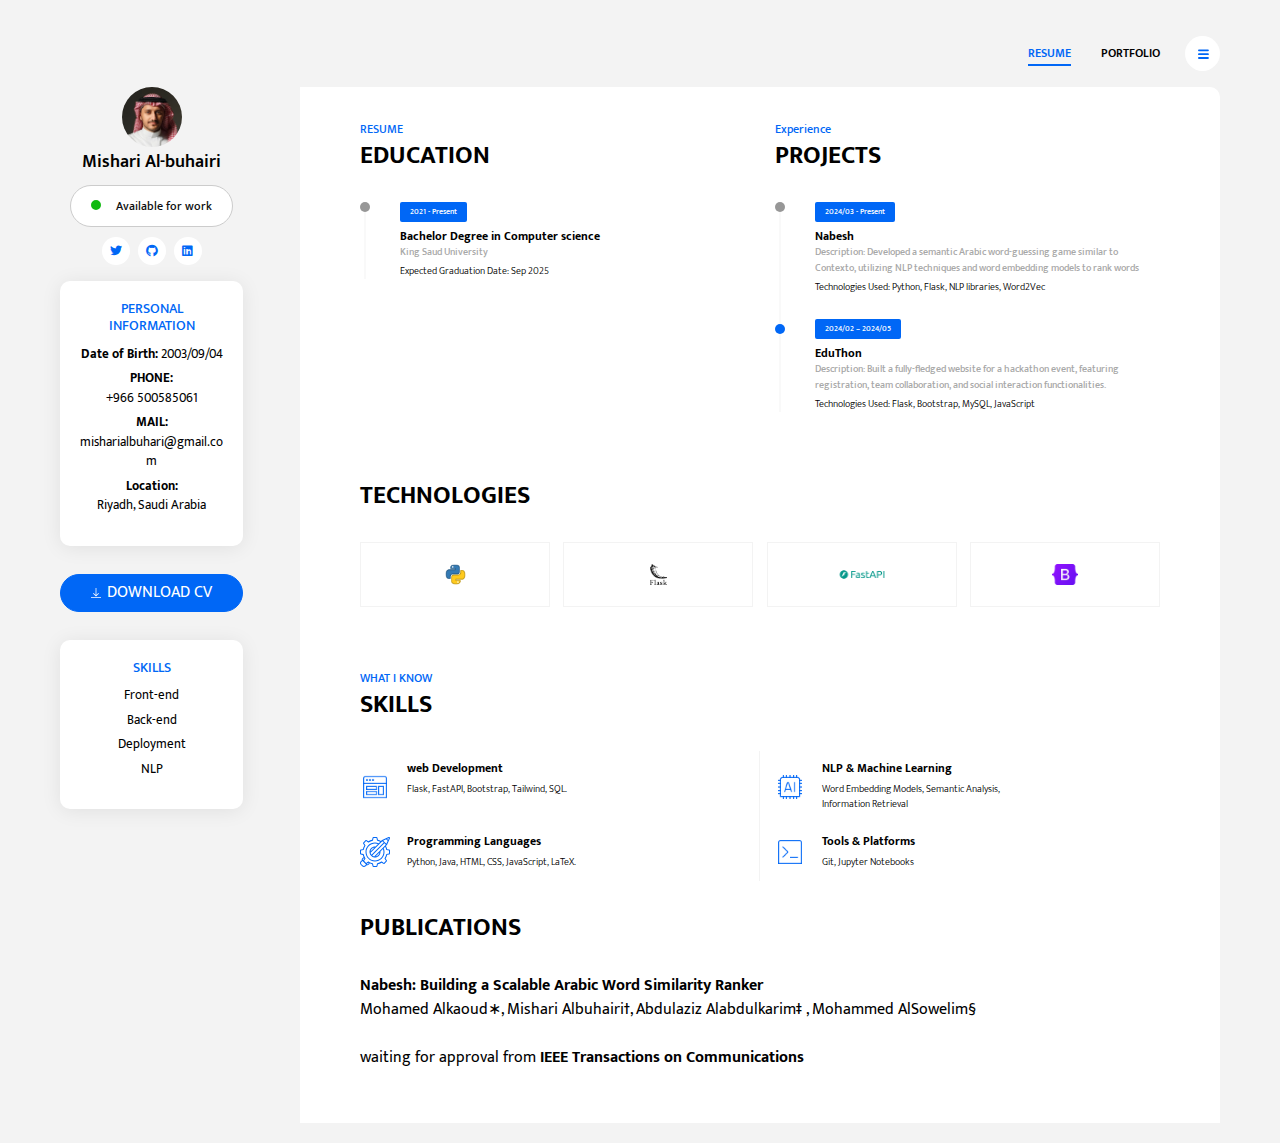
==== index.html @ 24cb90aa "Update index.html" ====
<!DOCTYPE html>
<html lang="en">

<head>
    <meta charset="UTF-8">
    <meta name="viewport" content="width=device-width, initial-scale=1.0">
    <meta http-equiv="X-UA-Compatible" content="ie=edge">
    <title>mishari's Resume</title>
    <link rel="icon" href="assets/images/cv.png" type="icon">
    <link href="https://fonts.googleapis.com/css?family=Mukta:300,400,500,600,700&display=swap" rel="stylesheet">
    <link rel="stylesheet" href="assets/vendors/@fortawesome/fontawesome-free/css/all.min.css">
    <link rel="stylesheet" href="assets/css/live-resume.css">
</head>

<body>
    <header>
        <div class="  ml-auto mr-3 ml-md-0 mr-md-auto">
        </div>
        <nav class="collapsible-nav" id="collapsible-nav">


            <a href="/" class="nav-link active">RESUME</a>
            <!-- <a href="resume.html" class="nav-link "></a> -->
            <a href="portfolio" class="nav-link ">PORTFOLIO</a>
     
        </nav>
        <button class="btn btn-menu-toggle btn-white rounded-circle" data-toggle="collapsible-nav"
            data-target="collapsible-nav"><img src="assets/images/hamburger.svg" alt="hamburger"></button>

    </header>
    <div class="content-wrapper">
        <aside>
            <div class="profile-img-wrapper">
                <img src="assets/images/profile_pic_mini.jpg" alt="profile">
            </div>
            <h1 class="profile-name">Mishari Al-buhairi</h1>
            <div>




                <div class="text-center" style="text-align: center;">
                    <span class="badge badge-white badge-pill profile-designation" style="display: inline-flex; align-items: center; padding: 10px 20px; border-radius: 50px; background-color: #fff; border: 1px solid #ccc;">
                        <!-- Pulsing Dot -->
                        <div id="holder" style="margin-right: 10px; position: relative; width: 15px; height: 12px;">
                            <div style="width: 10px; height: 10px; border: 5px solid #11ba11; border-radius: 30px; background-color: #00FF00; z-index: 10; position: absolute; left: 0px; top: 0px;"></div>
                            <div style="border: 10px solid #00FF00; background: transparent; border-radius: 60px; height: 50px; width: 50px; animation: pulse 3s ease-out infinite; position: absolute; top: -20px; left: -20px; z-index: 1; opacity: 0;"></div>
                        </div>
                        <!-- Text -->
                        <span>Available for work</span>
                    </span>
                </div>
                
                <!-- Pulsing Animation -->
                <style>
                @keyframes pulse {
                  0% {
                    transform: scale(0);
                    opacity: 0.0;
                  }
                  25% {
                    transform: scale(0);
                    opacity: 0.1;
                  }
                  50% {
                    transform: scale(0.1);
                    opacity: 0.3;
                  }
                  75% {
                    transform: scale(0.5);
                    opacity: 0.5;
                  }
                  100% {
                    transform: scale(1);
                    opacity: 0.0;
                  }
                }
                </style>
                
                
                
                
                
            
                


            
                
                




            </div>

            <nav class="social-links">
                <a href="https://x.com/misharibuhairi" class="social-link"><i class="fab fa-twitter"></i></a>
                <a href="https://github.com/misharii" class="social-link"><i class="fab fa-github"></i></a>
                <a href="https://www.linkedin.com/in/mishari-albuhari" class="social-link"><i class="fab fa-linkedin"></i></a>
            </nav>
            <div class="widget">
                <div class="widget card">
                    <div class="card-body">
                        <div class="widget-content">
                            <h5 class="widget-title card-title">Personal Information</h5>
                            <p><strong>Date of Birth:</strong> 2003/09/04</p>
                            <p><strong>PHONE:</strong><br>
                                 +966 500585061</p>
                            <p><strong>MAIL:</strong><br> misharialbuhari@gmail.com</p>
                            <p><strong>Location:</strong><br> Riyadh, Saudi Arabia</p>
                        </div>
                    </div>
                </div>
                
            
            
            <div>
                <a href="assets/resume/Mishari-resume.pdf" download="Mishari-resume.pdf">
                    <button class="btn btn-download-cv btn-primary rounded-pill">
                        <img src="assets/images/download.svg" alt="download" class="btn-img">DOWNLOAD CV</button>
                </a>
            </div>
            

            </div>
            <div class="widget card">
                <div class="card-body">
                    <div class="widget-content">
                        <h5 class="widget-title card-title">Skills</h5>
                        <p>Front-end</p>
                        <p>Back-end</p>
                        <p>Deployment</p>
                        <p>NLP</p>
                        <p></p>

                    </div>
                </div>
            </div>
        </aside>
        <main >
            <section class="resume-section ">
                <div class="row">
                    <div class="col-lg-6">
                        <h6 class="section-subtitle">RESUME</h6>
                        <h2 class="section-title">EDUCATION</h2>
                        <ul class="time-line">
                            <li class="time-line-item">
                                <span class="badge badge-primary">2021 - Present</span>
                                <h6 class="time-line-item-title">Bachelor Degree in Computer science</h6>
                                <p class="time-line-item-subtitle">King Saud University</p>
                                <p class="time-line-item-content"> Expected Graduation Date: Sep 2025</p>
                            </li>
                        
                        </ul>
                    </div>
                    <div class="col-lg-6">
                        <h6 class="section-subtitle">Experience</h6>
                        <h2 class="section-title">Projects</h2>
                        <ul class="time-line">
                            <li class="time-line-item">
                                <span class="badge badge-primary">2024/03 - Present</span>
                                <h6 class="time-line-item-title">Nabesh</h6>
                                <p class="time-line-item-subtitle">Description: Developed a semantic Arabic word-guessing game similar to Contexto, 
                                    utilizing NLP techniques and word embedding models to rank words</p>
                                <p class="time-line-item-content">Technologies Used: Python, Flask, NLP libraries, Word2Vec
                                </p>
                            </li>
                            <li class="time-line-item">
                                <span class="badge badge-primary"> 2024/02 – 2024/05  </span>
                                <h6 class="time-line-item-title"> EduThon</h6>
                                <p class="time-line-item-subtitle"> Description: Built a fully-fledged website for a hackathon event, featuring 
                                    registration, team collaboration, and social interaction functionalities.  </p>
                                <p class="time-line-item-content">
                                   
                                    
                                    Technologies Used: Flask, Bootstrap, MySQL, JavaScript
                                </p>
                            </li>
                         
                        </ul>
                    </div>
                </div>
            </section>
            <section class="clients-section">
                <!-- <h6 class="section-subtitle">Technologies</h6> -->
                <h2 class="section-title">Technologies</h2>
                <div class="client-logos-wrapper">

                    <div class="client-logo">
                        <img src="assets/images/python_icon.png" alt="logo" style="width: auto; height: auto;">
                    </div>

                    <div class="client-logo">
                        <img src="assets/images/flask_icon.png" alt="logo" style="width: auto; height: auto;">
                    </div>

                    <div class="client-logo">
                        <img src="assets/images/fastapi_icon.png" alt="logo" style="width: auto; height: auto;">
                    </div>

                    <div class="client-logo">
                        <img src="assets/images/Bootstrap_icon.png" alt="logo" style="width: auto; height: auto;">
                    </div>

             
                </div>
            </section>
            <section class="services-section">
                <h6 class="section-subtitle">WHAT I KNOW</h6>
                <h2 class="section-title">Skills</h2>
                <div class="row">
                    <div class="media service-card col-lg-6">
                        <div class="service-icon">
                            <img src="assets/images/web-design.png" width="24px" alt="target">
                        </div>
                        <div class="media-body">
                            <h5 class="service-title">web Development</h5>
                            <p class="service-description"> Flask, FastAPI, Bootstrap, Tailwind, SQL.
                            </p>
                        </div>
                    </div>
                    <div class="media service-card col-lg-6">
                        <div class="service-icon">
                            <img src="assets/images/microchip-ai.png" width="24px" alt="bulb"> 
                        </div>
                        <div class="media-body">
                            <h5 class="service-title"> NLP & Machine Learning  </h5>
                            <p class="service-description"> Word Embedding Models, Semantic Analysis, 
                                Information Retrieval
                            </p>
                        </div>
                    </div>
                    <div class="media service-card col-lg-6">
                        <div class="service-icon">
                            <img src="assets/images/002-development.svg" alt="development">
                        </div>
                        <div class="media-body">
                            <h5 class="service-title"> Programming Languages </h5>
                            <p class="service-description"> Python, Java, HTML, CSS, JavaScript, LaTeX.

                            </p>
                        </div>
                    </div>
                    <div class="media service-card col-lg-6">
                        <div class="service-icon">
                            <img src="assets/images/square-terminal.png" width="24px">
                        </div>
                        <div class="media-body">
                            <h5 class="service-title"> Tools & Platforms                            </h5>
                            <p class="service-description"> Git, Jupyter Notebooks

                            </p>
                        </div>
                    </div>
                </div>
            </section>
            <section class="achievements-section">
                <!-- <h6 class="section-subtitle">WHAT I DO</h6> -->
                <h2 class="section-title">Publications</h2>
                <div >
                    <!-- <div class="media achievement-card">
                        <img src="assets/images/puzzle.svg" alt="puzzle" class="achievement-card-icon">
                        <div class="media-body">
                            <h4 class="achievement-card-title">550+</h4>
                            <p class="achievement-card-description">COMPLETED PROJECTS</p>
                        </div>
                    </div>
                    <div class="media achievement-card">
                        <img src="assets/images/team.svg" alt="puzzle" class="achievement-card-icon">
                        <div class="media-body">
                            <h4 class="achievement-card-title">23K</h4>
                            <p class="achievement-card-description">HAPPY CLIENTS</p>
                        </div>
                    </div>
                    <div class="media achievement-card">
                        <img src="assets/images/trophy.svg" alt="puzzle" class="achievement-card-icon">
                        <div class="media-body">
                            <h4 class="achievement-card-title">55</h4>
                            <p class="achievement-card-description">AWARDS RECIEVED</p>
                        </div>
                    </div> -->
                   <strong > 
                    Nabesh: Building a Scalable Arabic Word Similarity Ranker<br></strong>
                    Mohamed Alkaoud∗, Mishari Albuhairi†, Abdulaziz Alabdulkarim‡ , Mohammed AlSowelim§
                     <br>

                 <!-- <h6>Second author in the paper</h6> -->
                 <br>
                    waiting for approval from <strong>IEEE Transactions on Communications</strong>
                </div>
            </section>
       
        <!-- </div> -->
    </div>
        
        </main>
    </div>
    <script src="assets/vendors/jquery/dist/jquery.min.js"></script>
    <script src="assets/vendors/@popperjs/core/dist/umd/popper-base.min.js"></script>
    <script src="assets/vendors/bootstrap/dist/js/bootstrap.min.js"></script>
    <script src="assets/js/live-resume.js"></script>
</body>

</html>
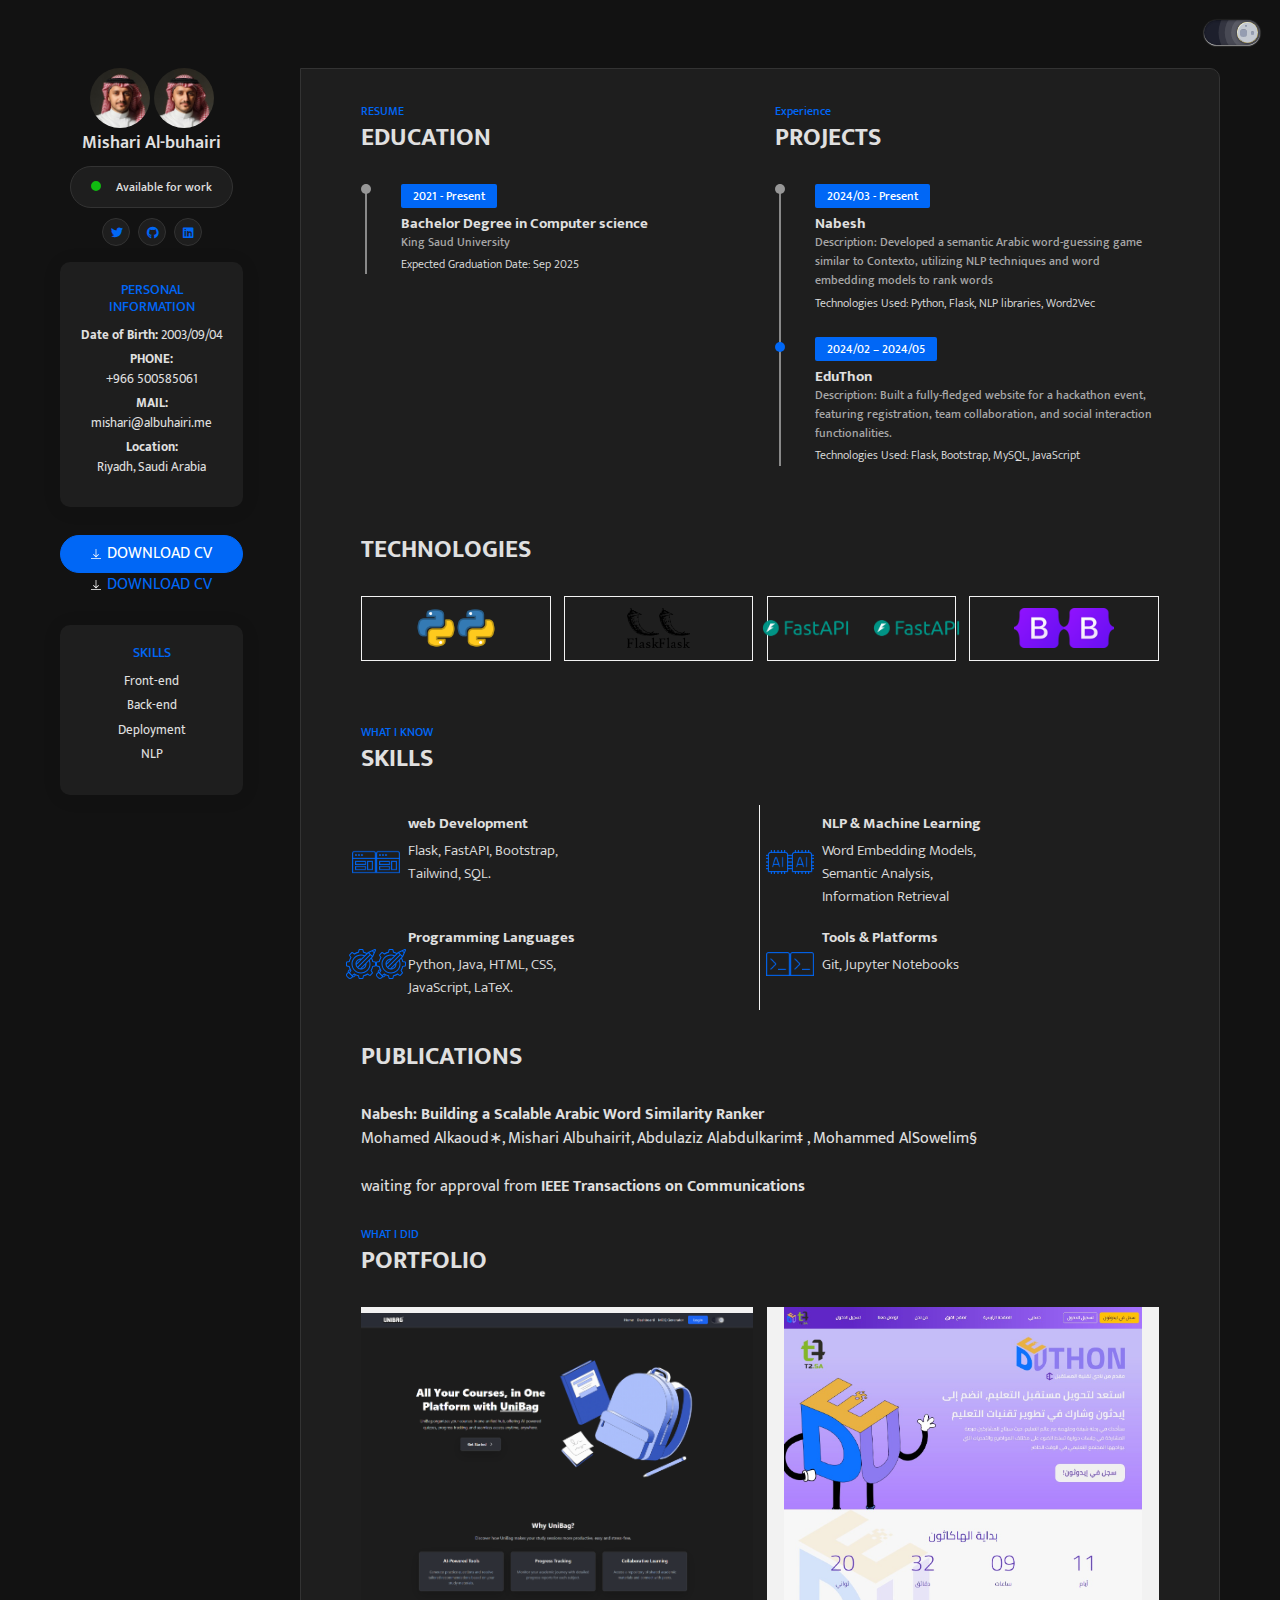
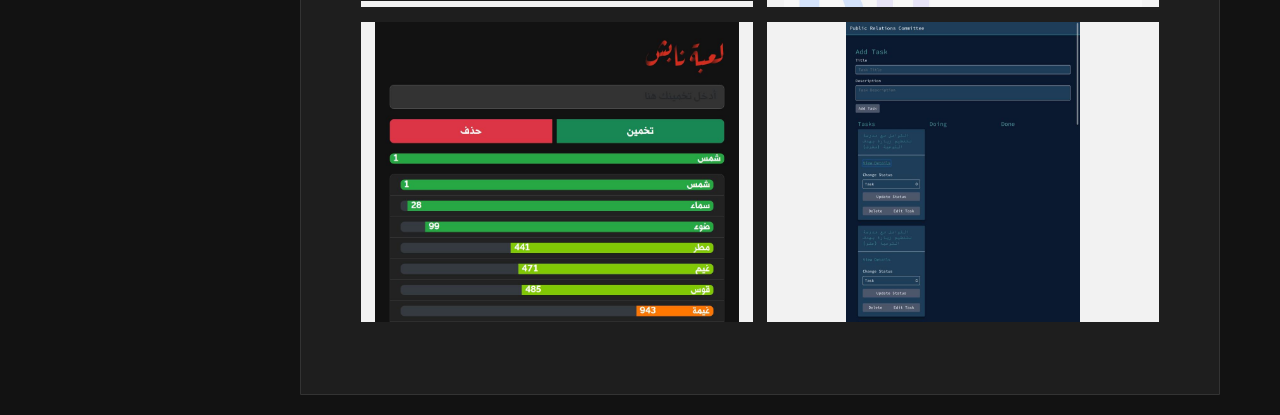
==== commit 4ca53bfa: "ljlkj" ====
--- a/index.html
+++ b/index.html
@@ -10,27 +10,87 @@
     <link href="https://fonts.googleapis.com/css?family=Mukta:300,400,500,600,700&display=swap" rel="stylesheet">
     <link rel="stylesheet" href="assets/vendors/@fortawesome/fontawesome-free/css/all.min.css">
     <link rel="stylesheet" href="assets/css/live-resume.css">
+    <link rel="stylesheet" href="assets/vendors/@fortawesome/fontawesome-free/css/all.min.css">
+    <link rel="stylesheet" href="assets/css/live-resume.css">
 </head>
 
+
+    
+
 <body>
-    <header>
+  
+            <label class="theme-switch">
+                <input type="checkbox" class="theme-switch__checkbox" style="position: absolute; right: 0; top: 10px;">
+                <div class="theme-switch__container">
+                <div class="theme-switch__clouds"></div>
+                <div class="theme-switch__stars-container">
+                  <svg xmlns="http://www.w3.org/2000/svg" viewBox="0 0 144 55" fill="none">
+                    <path fill-rule="evenodd" clip-rule="evenodd" d="..." fill="currentColor"></path>
+                  </svg>
+                </div>
+                <div class="theme-switch__circle-container">
+                  <div class="theme-switch__sun-moon-container">
+                    <div class="theme-switch__moon">
+                      <div class="theme-switch__spot"></div>
+                      <div class="theme-switch__spot"></div>
+                      <div class="theme-switch__spot"></div>
+                    </div>
+                  </div>
+                </div>
+              </div>
+            </label>
+     
+    
+            <br>
+            <br>
+
+   
+      
+   
+    <script>
+  
+      // Select the theme switch checkbox
+const themeSwitch = document.querySelector('.theme-switch__checkbox');
+
+// Set the default theme to dark if no saved theme exists
+const savedTheme = localStorage.getItem('theme') || 'dark';
+document.documentElement.setAttribute('data-theme', savedTheme);
+
+// Sync the toggle button's state with the theme
+// Flip the condition: checkbox is checked for "dark", unchecked for "light"
+themeSwitch.checked = savedTheme === 'dark';
+
+// Listen for changes to the toggle switch
+themeSwitch.addEventListener('change', () => {
+  const theme = themeSwitch.checked ? 'dark' : 'light'; // Match checkbox state
+  document.documentElement.setAttribute('data-theme', theme);
+  localStorage.setItem('theme', theme); // Save the user's preference
+});
+
+        
+          </script>
+    <!-- <header>
+
+
         <div class="  ml-auto mr-3 ml-md-0 mr-md-auto">
         </div>
         <nav class="collapsible-nav" id="collapsible-nav">
 
 
             <a href="/" class="nav-link active">RESUME</a>
-            <!-- <a href="resume.html" class="nav-link "></a> -->
-            <a href="portfolio" class="nav-link ">PORTFOLIO</a>
+            <a href="/portfolio/index.html" class="nav-link ">PORTFOLIO</a>
      
         </nav>
         <button class="btn btn-menu-toggle btn-white rounded-circle" data-toggle="collapsible-nav"
             data-target="collapsible-nav"><img src="assets/images/hamburger.svg" alt="hamburger"></button>
-
-    </header>
+            data-target="collapsible-nav"><img src="assets/images/hamburger.svg" alt="hamburger"></button>
+
+    </header> -->
     <div class="content-wrapper">
+        
         <aside>
             <div class="profile-img-wrapper">
+                <img src="assets/images/profile_pic_mini.jpg" alt="profile">
                 <img src="assets/images/profile_pic_mini.jpg" alt="profile">
             </div>
             <h1 class="profile-name">Mishari Al-buhairi</h1>
@@ -40,7 +100,7 @@
 
 
                 <div class="text-center" style="text-align: center;">
-                    <span class="badge badge-white badge-pill profile-designation" style="display: inline-flex; align-items: center; padding: 10px 20px; border-radius: 50px; background-color: #fff; border: 1px solid #ccc;">
+                    <span class="badge badge-white badge-pill profile-designation" style="display: inline-flex; align-items: center; padding: 10px 20px; border-radius: 50px; ">
                         <!-- Pulsing Dot -->
                         <div id="holder" style="margin-right: 10px; position: relative; width: 15px; height: 12px;">
                             <div style="width: 10px; height: 10px; border: 5px solid #11ba11; border-radius: 30px; background-color: #00FF00; z-index: 10; position: absolute; left: 0px; top: 0px;"></div>
@@ -107,7 +167,7 @@
                             <p><strong>Date of Birth:</strong> 2003/09/04</p>
                             <p><strong>PHONE:</strong><br>
                                  +966 500585061</p>
-                            <p><strong>MAIL:</strong><br> misharialbuhari@gmail.com</p>
+                            <p><strong>MAIL:</strong><br> mishari@albuhairi.me</p>
                             <p><strong>Location:</strong><br> Riyadh, Saudi Arabia</p>
                         </div>
                     </div>
@@ -117,7 +177,9 @@
             
             <div>
                 <a href="assets/resume/Mishari-resume.pdf" download="Mishari-resume.pdf">
+                <a href="assets/resume/Mishari-resume.pdf" download="Mishari-resume.pdf">
                     <button class="btn btn-download-cv btn-primary rounded-pill">
+                        <img src="assets/images/download.svg" alt="download" class="btn-img">DOWNLOAD CV</button>
                         <img src="assets/images/download.svg" alt="download" class="btn-img">DOWNLOAD CV</button>
                 </a>
             </div>
@@ -189,17 +251,21 @@
 
                     <div class="client-logo">
                         <img src="assets/images/python_icon.png" alt="logo" style="width: auto; height: auto;">
+                        <img src="assets/images/python_icon.png" alt="logo" style="width: auto; height: auto;">
                     </div>
 
                     <div class="client-logo">
                         <img src="assets/images/flask_icon.png" alt="logo" style="width: auto; height: auto;">
+                        <img src="assets/images/flask_icon.png" alt="logo" style="width: auto; height: auto;">
                     </div>
 
                     <div class="client-logo">
                         <img src="assets/images/fastapi_icon.png" alt="logo" style="width: auto; height: auto;">
+                        <img src="assets/images/fastapi_icon.png" alt="logo" style="width: auto; height: auto;">
                     </div>
 
                     <div class="client-logo">
+                        <img src="assets/images/Bootstrap_icon.png" alt="logo" style="width: auto; height: auto;">
                         <img src="assets/images/Bootstrap_icon.png" alt="logo" style="width: auto; height: auto;">
                     </div>
 
@@ -213,6 +279,7 @@
                     <div class="media service-card col-lg-6">
                         <div class="service-icon">
                             <img src="assets/images/web-design.png" width="24px" alt="target">
+                            <img src="assets/images/web-design.png" width="24px" alt="target">
                         </div>
                         <div class="media-body">
                             <h5 class="service-title">web Development</h5>
@@ -222,6 +289,7 @@
                     </div>
                     <div class="media service-card col-lg-6">
                         <div class="service-icon">
+                            <img src="assets/images/microchip-ai.png" width="24px" alt="bulb"> 
                             <img src="assets/images/microchip-ai.png" width="24px" alt="bulb"> 
                         </div>
                         <div class="media-body">
@@ -234,6 +302,7 @@
                     <div class="media service-card col-lg-6">
                         <div class="service-icon">
                             <img src="assets/images/002-development.svg" alt="development">
+                            <img src="assets/images/002-development.svg" alt="development">
                         </div>
                         <div class="media-body">
                             <h5 class="service-title"> Programming Languages </h5>
@@ -244,6 +313,7 @@
                     </div>
                     <div class="media service-card col-lg-6">
                         <div class="service-icon">
+                            <img src="assets/images/square-terminal.png" width="24px">
                             <img src="assets/images/square-terminal.png" width="24px">
                         </div>
                         <div class="media-body">
@@ -292,6 +362,50 @@
             </section>
        
         <!-- </div> -->
+        <section class="portfolio-section">
+
+        <h6 class="section-subtitle">WHAT I DID</h6> 
+        <h2 class="section-title">Portfolio</h2>
+        <div class="portfolio-wrapper">
+                    
+            <a class="portfolio-item hover-box" href="https://unibag.ngrok.io">
+                <img src="assets/images/unibag.png" alt="project" class="portfolio-item-img">
+                <figcaption class="portfolio-item-details  overlay">
+                    <h5 class="portfolio-item-title">UNIBAG</h5>
+                    <p class="portfolio-item-description">AI-powered platform that streamlines your study process by organizing your materials, generating practice questions, and tracking your progress, And much more.</p>
+                </figcaption>
+            </a>
+            
+            <a class="portfolio-item hover-box" href="https://eduthon.sa">
+                <img src="assets/images/eduthon_index.jpg" alt="project" class="portfolio-item-img">
+                <figcaption class="portfolio-item-details overlay">
+                    <h5 class="portfolio-item-title">EduThon Website</h5>
+                    <p class="portfolio-item-description">Eduthon website where people can register and join and create teams for the contest and communicate together.</p>
+                </figcaption>
+            </a>
+
+            <a class="portfolio-item hover-box" href="nabesh.xyz">
+                <img src="assets/images/nabesh_ui.jpg" alt="project" class="portfolio-item-img">
+                <figcaption class="portfolio-item-details overlay">
+                    <h5 class="portfolio-item-title">Nabesh game</h5>
+                    <p class="portfolio-item-description">Arabic word Similarity game AI-powered ranking system similar to Contexto by NYtimes</p>
+                </figcaption>
+            </a>
+
+            <a class="portfolio-item hover-box">
+                <img src="assets/images/task_app.jpg" alt="project" class="portfolio-item-img">
+                <figcaption class="portfolio-item-details overlay">
+                    <h5 class="portfolio-item-title">Task managment</h5>
+                    <p class="portfolio-item-description">a Task managment app similar to Trello and was there to acomdate the need to manages tasks for cyber security club in King saud University insted of paid apps like trello</p>
+                </figcaption>
+            </a>
+
+          
+        </section>
+    </section>
+</main>
+</div>
+
     </div>
         
         </main>
@@ -300,6 +414,7 @@
     <script src="assets/vendors/@popperjs/core/dist/umd/popper-base.min.js"></script>
     <script src="assets/vendors/bootstrap/dist/js/bootstrap.min.js"></script>
     <script src="assets/js/live-resume.js"></script>
+    <script src="assets/vendors/entry/jq.entry.min.js"></script>
 </body>
 
 </html>
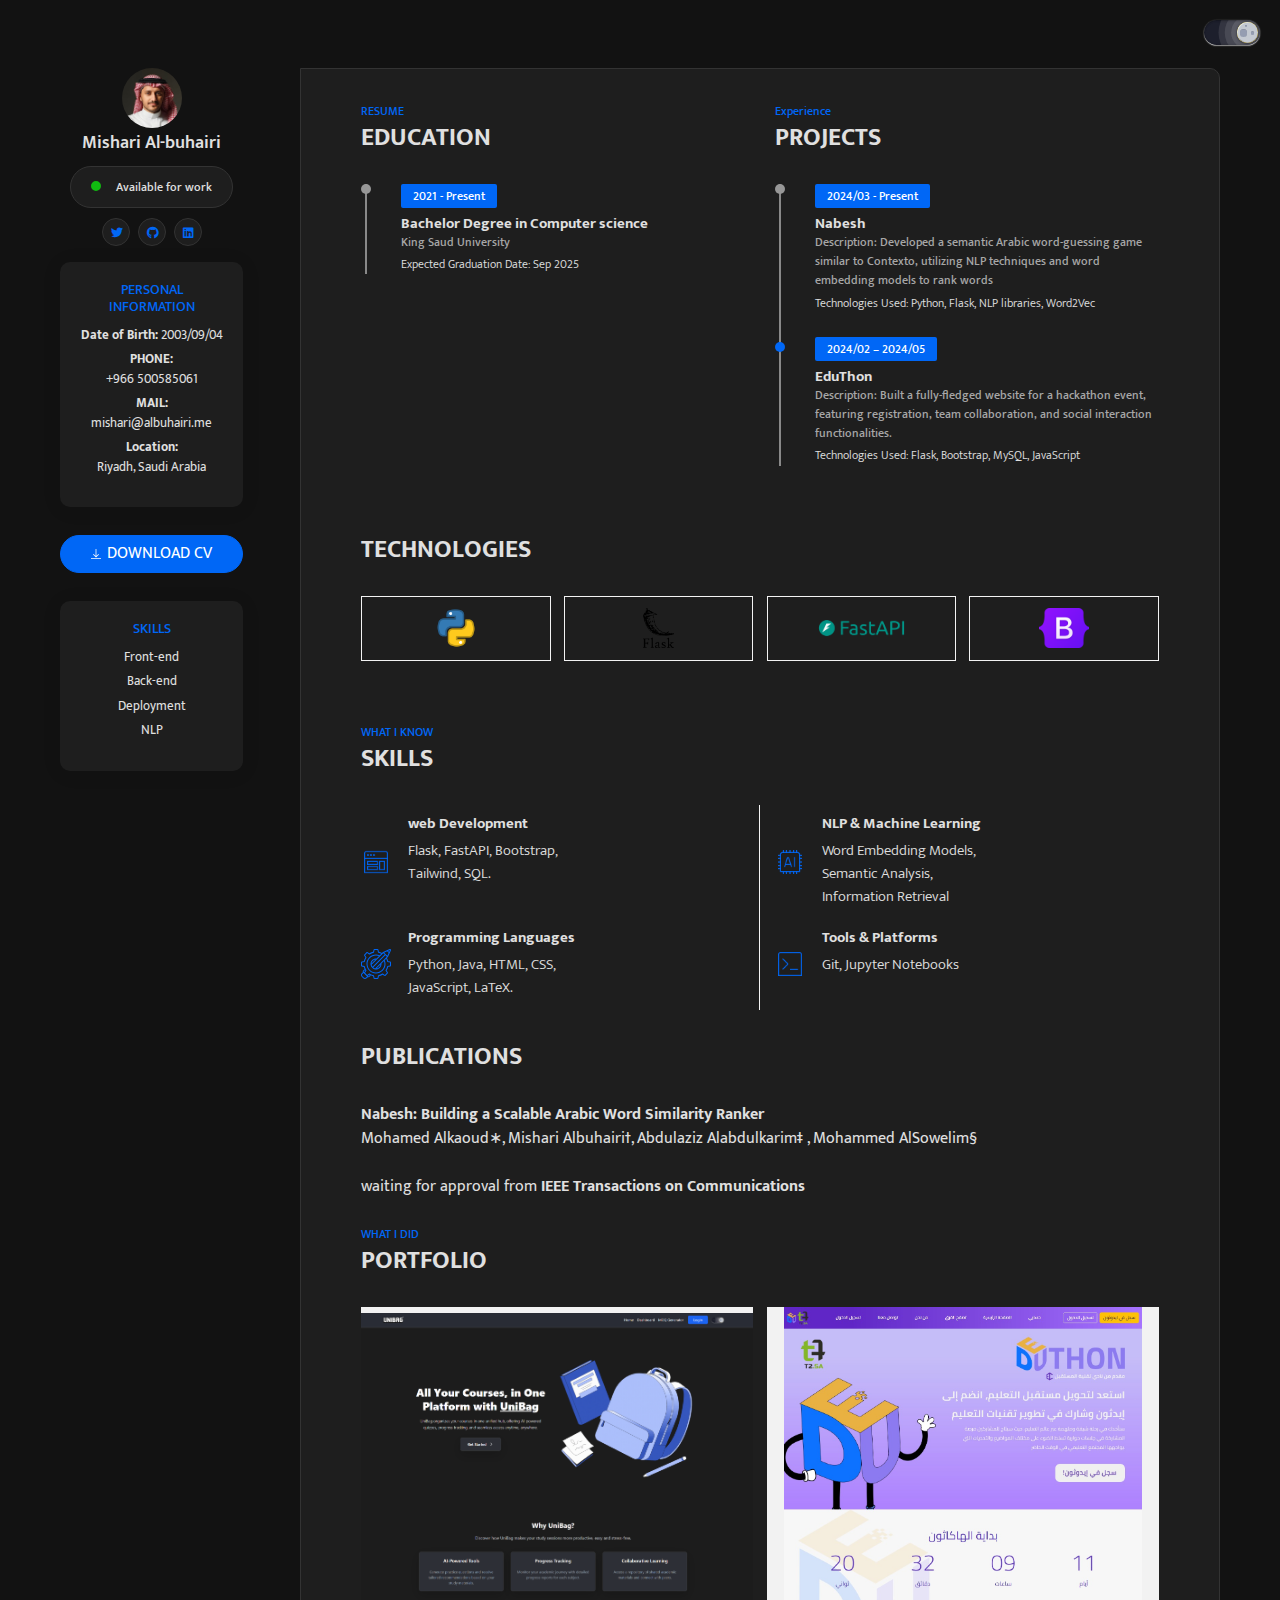
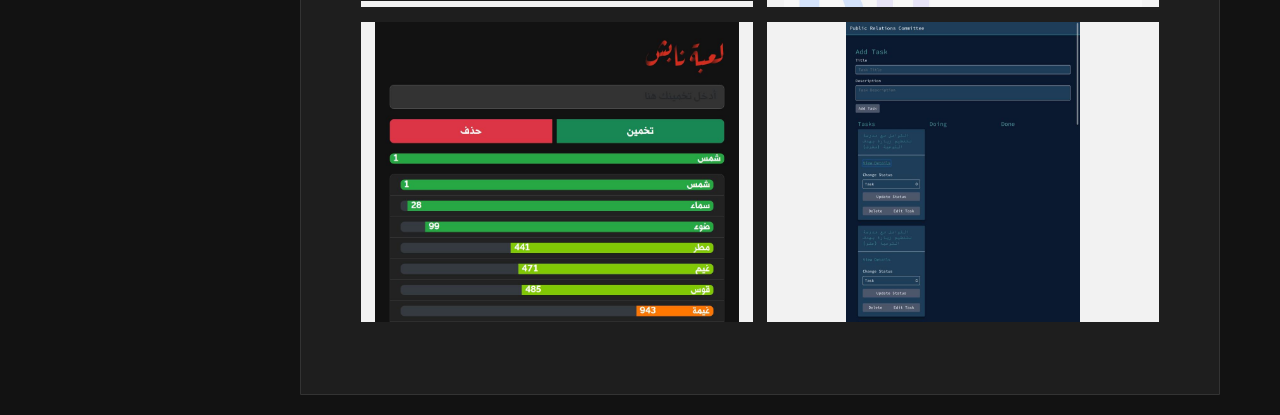
==== commit 73a0b51d: "fixes #1" ====
--- a/index.html
+++ b/index.html
@@ -90,7 +90,6 @@
         
         <aside>
             <div class="profile-img-wrapper">
-                <img src="assets/images/profile_pic_mini.jpg" alt="profile">
                 <img src="assets/images/profile_pic_mini.jpg" alt="profile">
             </div>
             <h1 class="profile-name">Mishari Al-buhairi</h1>
@@ -180,7 +179,6 @@
                 <a href="assets/resume/Mishari-resume.pdf" download="Mishari-resume.pdf">
                     <button class="btn btn-download-cv btn-primary rounded-pill">
                         <img src="assets/images/download.svg" alt="download" class="btn-img">DOWNLOAD CV</button>
-                        <img src="assets/images/download.svg" alt="download" class="btn-img">DOWNLOAD CV</button>
                 </a>
             </div>
             
@@ -251,21 +249,17 @@
 
                     <div class="client-logo">
                         <img src="assets/images/python_icon.png" alt="logo" style="width: auto; height: auto;">
-                        <img src="assets/images/python_icon.png" alt="logo" style="width: auto; height: auto;">
                     </div>
 
                     <div class="client-logo">
                         <img src="assets/images/flask_icon.png" alt="logo" style="width: auto; height: auto;">
-                        <img src="assets/images/flask_icon.png" alt="logo" style="width: auto; height: auto;">
                     </div>
 
                     <div class="client-logo">
                         <img src="assets/images/fastapi_icon.png" alt="logo" style="width: auto; height: auto;">
-                        <img src="assets/images/fastapi_icon.png" alt="logo" style="width: auto; height: auto;">
                     </div>
 
                     <div class="client-logo">
-                        <img src="assets/images/Bootstrap_icon.png" alt="logo" style="width: auto; height: auto;">
                         <img src="assets/images/Bootstrap_icon.png" alt="logo" style="width: auto; height: auto;">
                     </div>
 
@@ -279,7 +273,6 @@
                     <div class="media service-card col-lg-6">
                         <div class="service-icon">
                             <img src="assets/images/web-design.png" width="24px" alt="target">
-                            <img src="assets/images/web-design.png" width="24px" alt="target">
                         </div>
                         <div class="media-body">
                             <h5 class="service-title">web Development</h5>
@@ -289,7 +282,6 @@
                     </div>
                     <div class="media service-card col-lg-6">
                         <div class="service-icon">
-                            <img src="assets/images/microchip-ai.png" width="24px" alt="bulb"> 
                             <img src="assets/images/microchip-ai.png" width="24px" alt="bulb"> 
                         </div>
                         <div class="media-body">
@@ -302,7 +294,6 @@
                     <div class="media service-card col-lg-6">
                         <div class="service-icon">
                             <img src="assets/images/002-development.svg" alt="development">
-                            <img src="assets/images/002-development.svg" alt="development">
                         </div>
                         <div class="media-body">
                             <h5 class="service-title"> Programming Languages </h5>
@@ -313,7 +304,6 @@
                     </div>
                     <div class="media service-card col-lg-6">
                         <div class="service-icon">
-                            <img src="assets/images/square-terminal.png" width="24px">
                             <img src="assets/images/square-terminal.png" width="24px">
                         </div>
                         <div class="media-body">
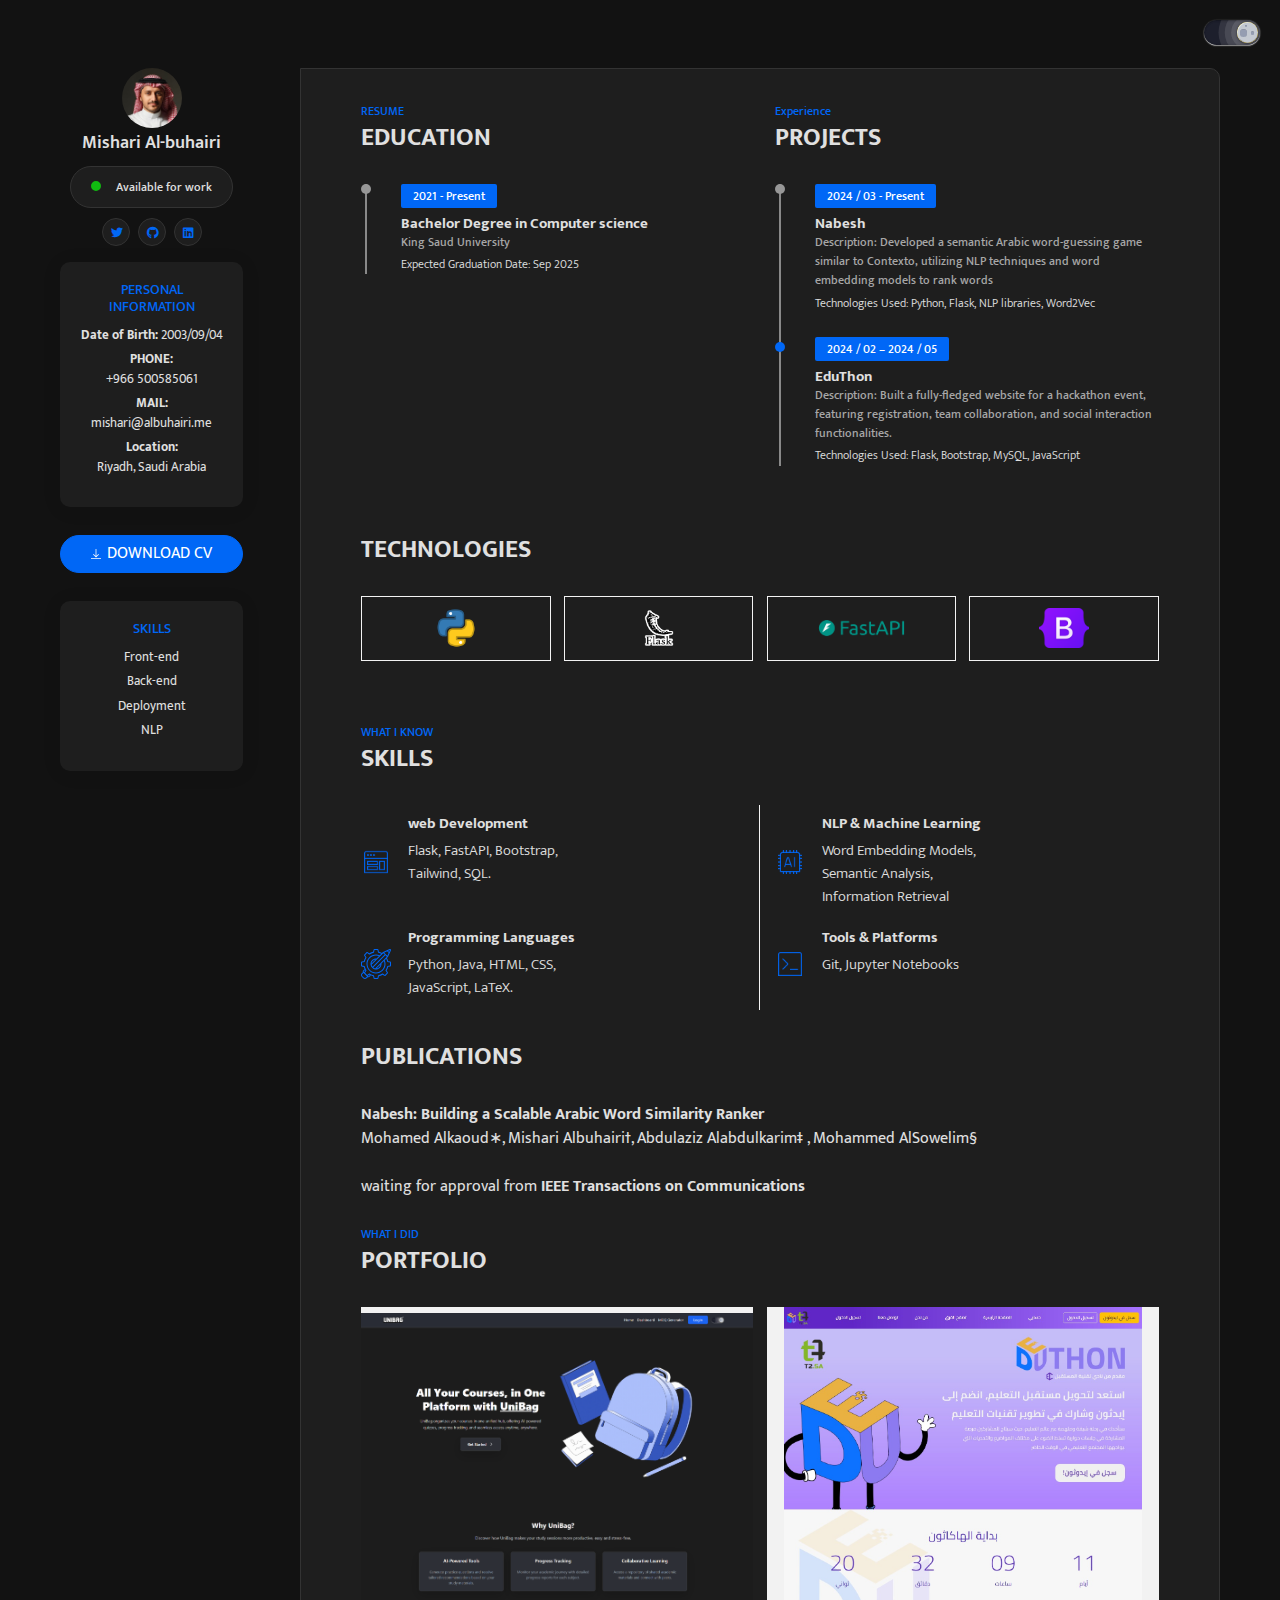
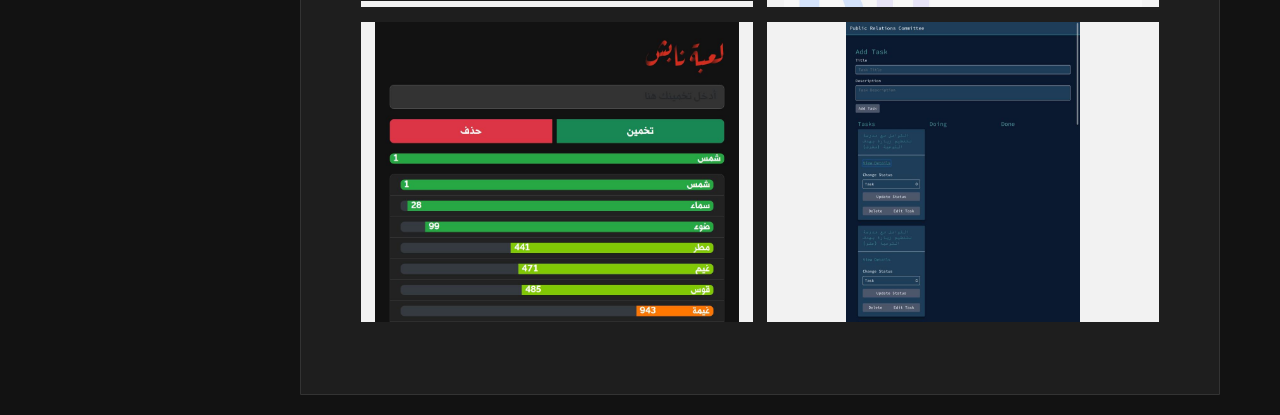
==== commit ca1e20ce: "fix dates" ====
--- a/index.html
+++ b/index.html
@@ -219,7 +219,7 @@
                         <h2 class="section-title">Projects</h2>
                         <ul class="time-line">
                             <li class="time-line-item">
-                                <span class="badge badge-primary">2024/03 - Present</span>
+                                <span class="badge badge-primary">2024 / 03 - Present</span>
                                 <h6 class="time-line-item-title">Nabesh</h6>
                                 <p class="time-line-item-subtitle">Description: Developed a semantic Arabic word-guessing game similar to Contexto, 
                                     utilizing NLP techniques and word embedding models to rank words</p>
@@ -227,7 +227,7 @@
                                 </p>
                             </li>
                             <li class="time-line-item">
-                                <span class="badge badge-primary"> 2024/02 – 2024/05  </span>
+                                <span class="badge badge-primary"> 2024 / 02 – 2024 / 05  </span>
                                 <h6 class="time-line-item-title"> EduThon</h6>
                                 <p class="time-line-item-subtitle"> Description: Built a fully-fledged website for a hackathon event, featuring 
                                     registration, team collaboration, and social interaction functionalities.  </p>
